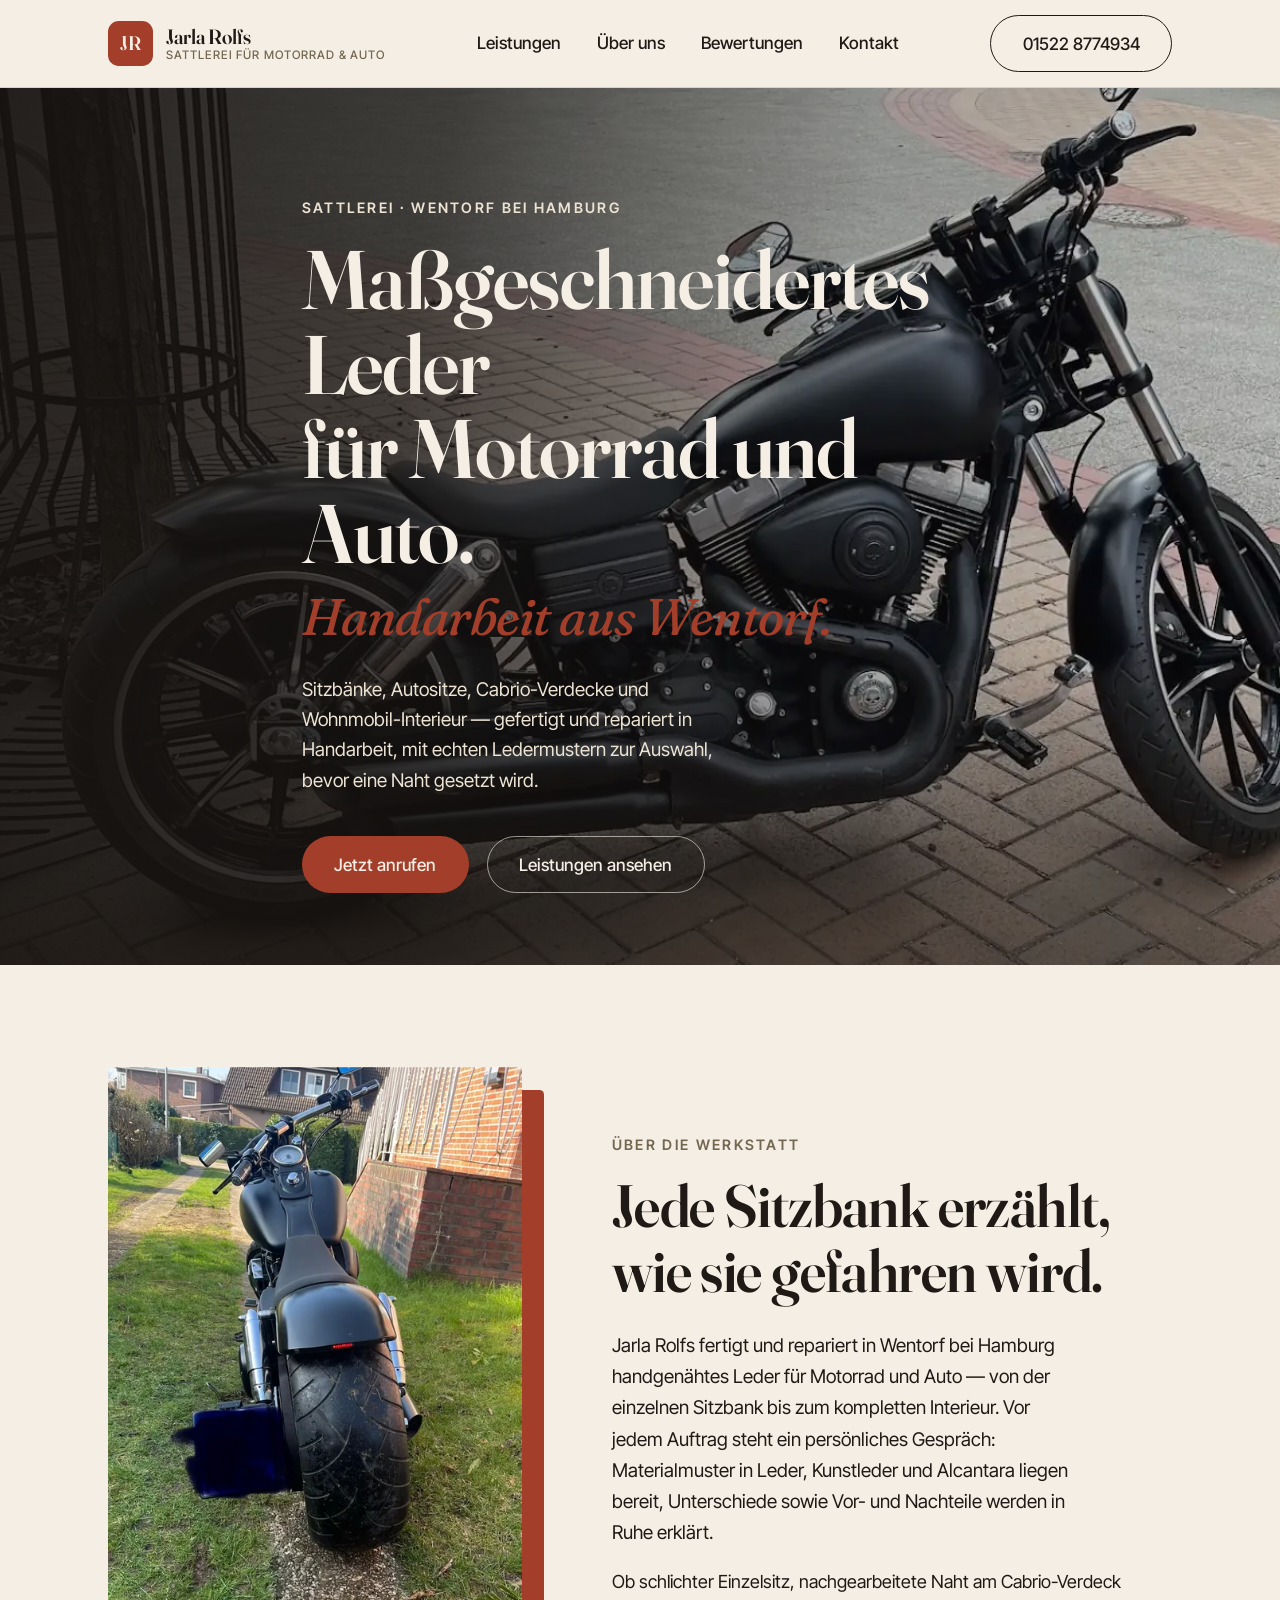
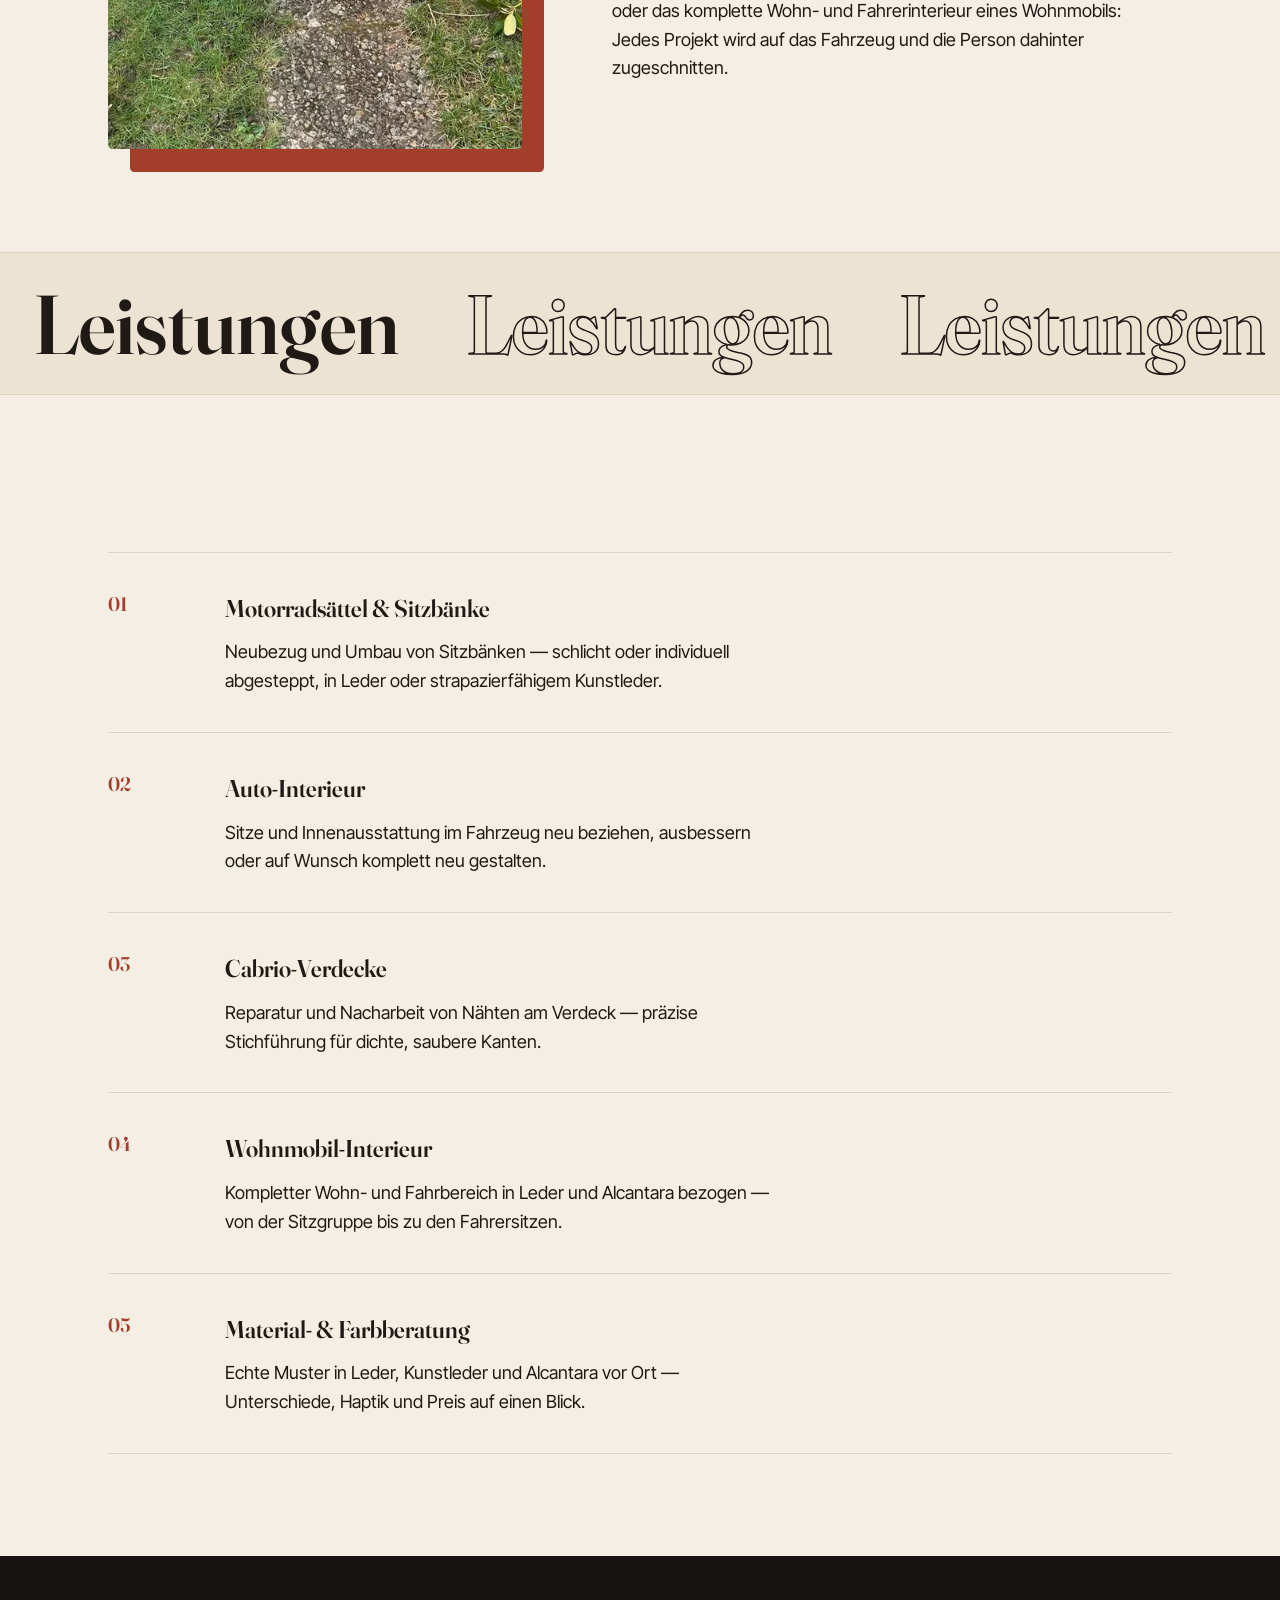
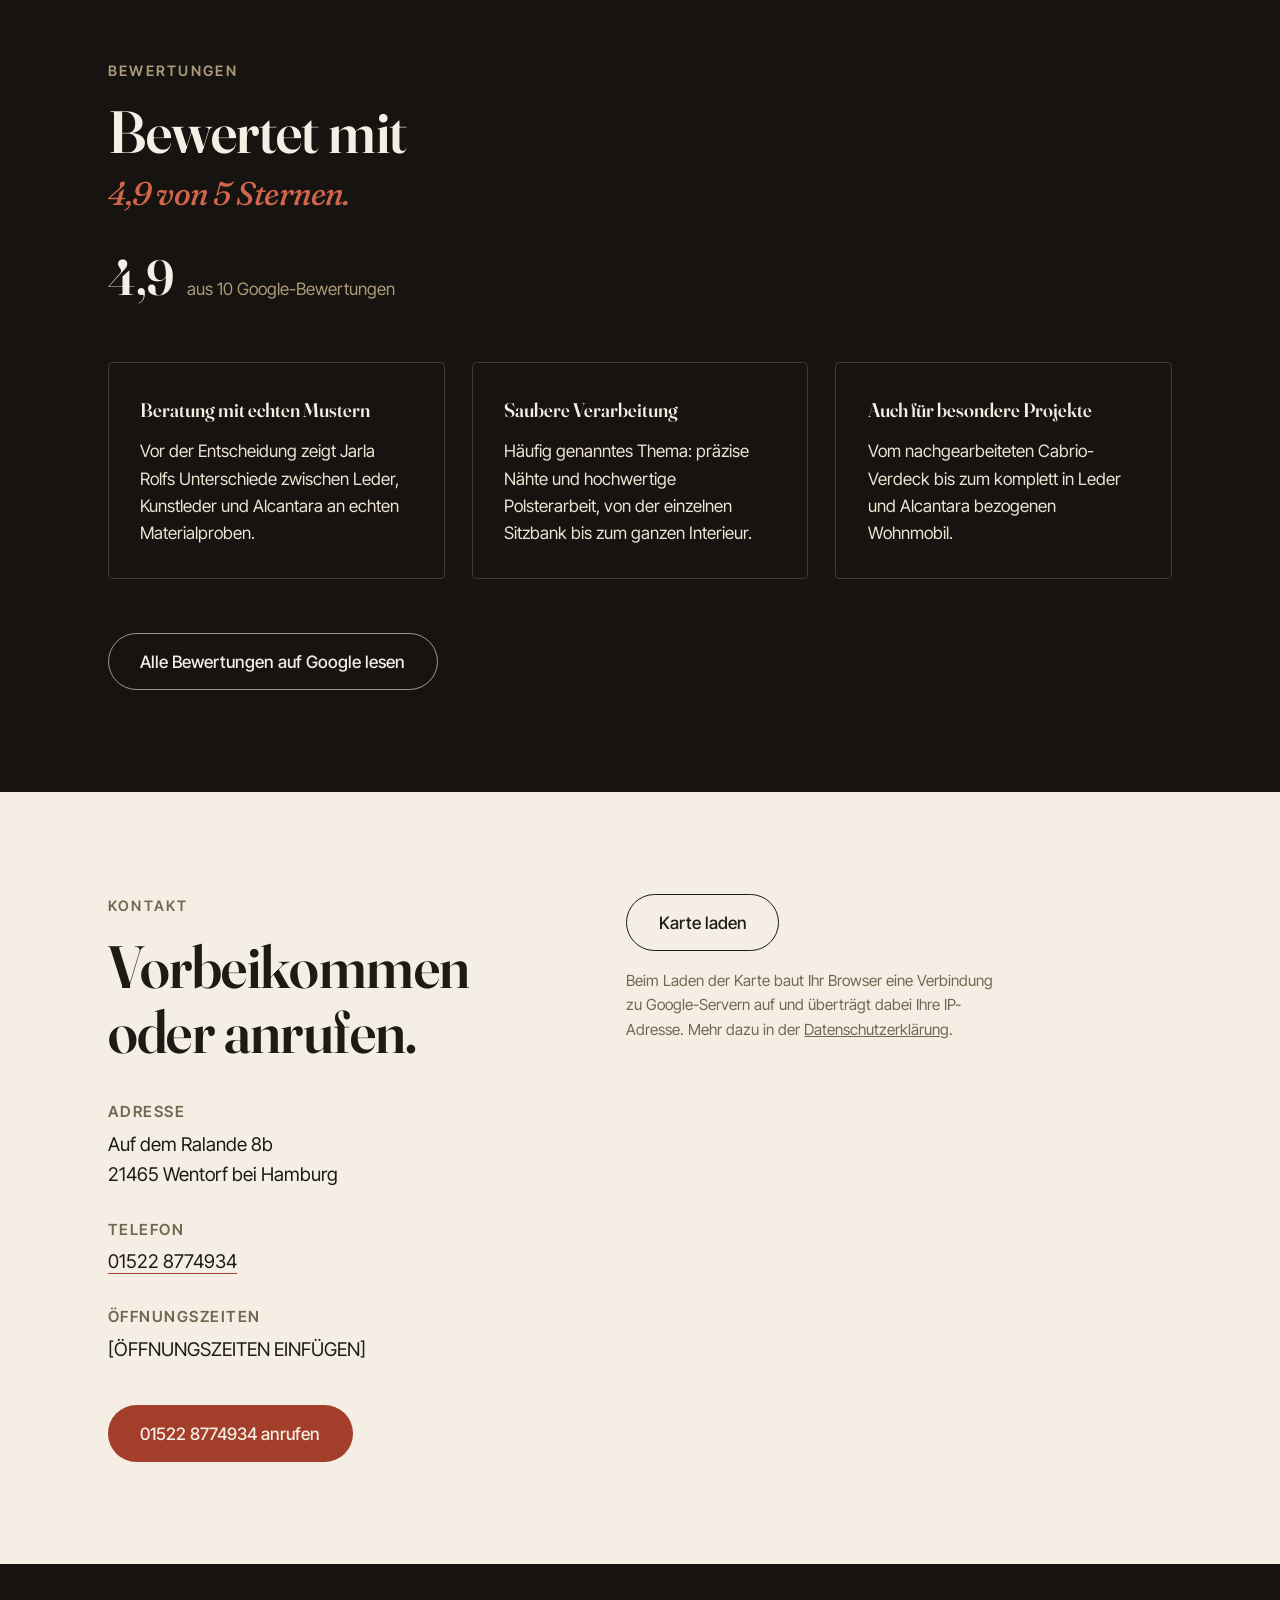
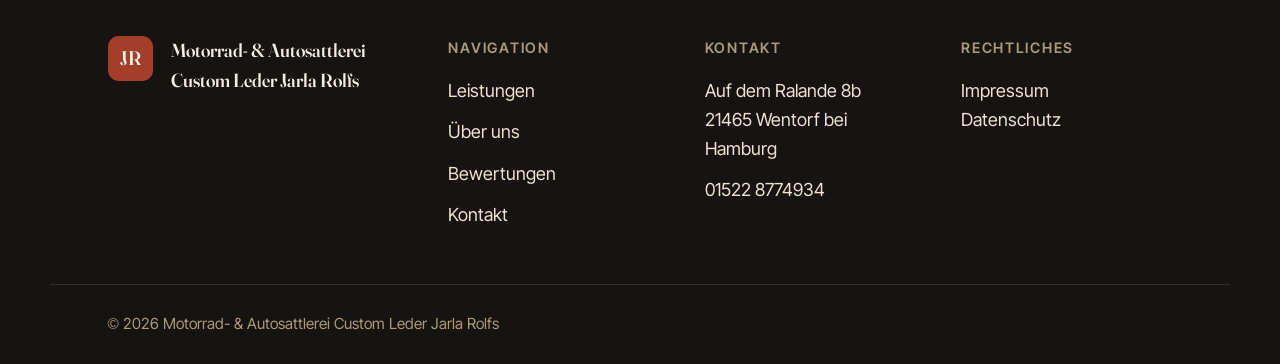
==== index.html @ fbc93535 "Add files via upload" ====
<!doctype html>
<html lang="de">
<head>
<meta charset="UTF-8">
<meta name="viewport" content="width=device-width, initial-scale=1">
<title>Motorrad- &amp; Autosattlerei Custom Leder Jarla Rolfs | Wentorf bei Hamburg</title>
<meta name="description" content="Sattlerei für Motorrad und Auto in Wentorf bei Hamburg: Sitzbänke, Autositze, Cabrio-Verdecke und Wohnmobil-Interieur in Handarbeit aus Leder und Alcantara.">

<link rel="icon" href="assets/images/favicon.svg" type="image/svg+xml">
<link rel="icon" href="assets/images/favicon-32.png" sizes="32x32" type="image/png">
<link rel="apple-touch-icon" href="assets/images/apple-touch-icon.png">

<link rel="preload" href="assets/fonts/Fraunces-Display-600.woff2" as="font" type="font/woff2" crossorigin>
<link rel="preload" href="assets/fonts/InterTight-400.woff2" as="font" type="font/woff2" crossorigin>
<link rel="preload" as="image" href="assets/images/hero-motorrad-1200.webp" imagesrcset="assets/images/hero-motorrad-640.webp 640w, assets/images/hero-motorrad-800.webp 800w, assets/images/hero-motorrad-1200.webp 1200w" imagesizes="100vw" fetchpriority="high">

<link rel="stylesheet" href="assets/css/styles.css">

<meta property="og:type" content="business.business">
<meta property="og:title" content="Motorrad- & Autosattlerei Custom Leder Jarla Rolfs">
<meta property="og:description" content="Individuelle Sattlerei für Motorrad und Auto in Wentorf bei Hamburg: Sitzbänke, Autositze, Cabrio-Verdecke und Wohnmobil-Interieur in Handarbeit.">
<meta property="og:locale" content="de_DE">

<script type="application/ld+json">
{
  "@context": "https://schema.org",
  "@type": "LocalBusiness",
  "name": "Motorrad- & Autosattlerei Custom Leder Jarla Rolfs",
  "telephone": "+49 1522 8774934",
  "address": {
    "@type": "PostalAddress",
    "streetAddress": "Auf dem Ralande 8b",
    "postalCode": "21465",
    "addressLocality": "Wentorf bei Hamburg",
    "addressCountry": "DE"
  },
  "geo": {
    "@type": "GeoCoordinates",
    "latitude": 53.4858188,
    "longitude": 10.2681016
  },
  "aggregateRating": {
    "@type": "AggregateRating",
    "ratingValue": "4.9",
    "reviewCount": "10"
  }
}
</script>
</head>
<body>

<a href="#main" class="visually-hidden">Zum Inhalt springen</a>

<header class="site-header">
  <div class="wrap header-inner">
    <a href="#top" class="logo" aria-label="Zur Startseite – Motorrad- &amp; Autosattlerei Custom Leder Jarla Rolfs">
      <span class="logo-mark" aria-hidden="true">JR</span>
      <span class="logo-word">Jarla Rolfs<small>Sattlerei für Motorrad &amp; Auto</small></span>
    </a>

    <nav class="main-nav" id="primary-nav-wrap" aria-label="Hauptnavigation">
      <ul id="primary-nav">
        <li><a href="#leistungen">Leistungen</a></li>
        <li><a href="#werkstatt">Über uns</a></li>
        <li><a href="#bewertungen">Bewertungen</a></li>
        <li><a href="#kontakt">Kontakt</a></li>
      </ul>
    </nav>

    <div class="header-actions">
      <a href="tel:+4915228774934" class="btn btn-outline">01522 8774934</a>
      <a href="tel:+4915228774934" class="btn btn-primary btn-call" aria-label="Anrufen: 01522 8774934">Anrufen</a>
      <button type="button" class="nav-toggle" aria-expanded="false" aria-controls="primary-nav-wrap" aria-label="Menü öffnen">
        <span></span><span></span><span></span>
      </button>
    </div>
  </div>
</header>

<main id="main">

  <section class="hero" id="top">
    <img
      class="hero-media"
      src="assets/images/hero-motorrad-1200.webp"
      srcset="assets/images/hero-motorrad-640.webp 640w, assets/images/hero-motorrad-800.webp 800w, assets/images/hero-motorrad-1200.webp 1200w"
      sizes="100vw"
      width="1200" height="969"
      alt="Schwarz umgebautes Custom-Motorrad mit handgefertigtem Ledersattel, Seitenansicht"
      fetchpriority="high"
      decoding="async">
    <div class="hero-scrim" aria-hidden="true"></div>

    <div class="wrap hero-inner">
      <p class="eyebrow eyebrow-light">Sattlerei · Wentorf bei Hamburg</p>
      <h1 class="display-xl">
        Maßgeschneidertes Leder<br>
        für Motorrad und Auto.
        <em>Handarbeit aus Wentorf.</em>
      </h1>
      <p class="hero-lead">Sitzbänke, Autositze, Cabrio-Verdecke und Wohnmobil-Interieur — gefertigt und repariert in Handarbeit, mit echten Ledermustern zur Auswahl, bevor eine Naht gesetzt wird.</p>
      <div class="hero-actions">
        <a href="tel:+4915228774934" class="btn btn-primary">Jetzt anrufen</a>
        <a href="#leistungen" class="btn btn-outline-light">Leistungen ansehen</a>
      </div>
    </div>
  </section>

  <section class="section about" id="werkstatt">
    <div class="wrap about-grid">
      <div class="about-media" data-reveal>
        <div class="media-card">
          <img
            src="assets/images/werkstatt-detail-520.webp"
            srcset="assets/images/werkstatt-detail-520.webp 520w, assets/images/werkstatt-detail-900.webp 900w"
            sizes="(min-width: 900px) 34vw, 78vw"
            width="520" height="856"
            alt="Heckansicht des Custom-Motorrads mit handgenähter Sitzbank und sauber abgesteppter Naht"
            loading="lazy"
            decoding="async">
        </div>
        <div class="media-card-backdrop" aria-hidden="true"></div>
      </div>

      <div class="about-content" data-reveal>
        <p class="eyebrow">Über die Werkstatt</p>
        <h2 class="display-lg">Jede Sitzbank erzählt, wie sie gefahren wird.</h2>
        <p class="lede">Jarla Rolfs fertigt und repariert in Wentorf bei Hamburg handgenähtes Leder für Motorrad und Auto — von der einzelnen Sitzbank bis zum kompletten Interieur. Vor jedem Auftrag steht ein persönliches Gespräch: Materialmuster in Leder, Kunstleder und Alcantara liegen bereit, Unterschiede sowie Vor- und Nachteile werden in Ruhe erklärt.</p>
        <p>Ob schlichter Einzelsitz, nachgearbeitete Naht am Cabrio-Verdeck oder das komplette Wohn- und Fahrerinterieur eines Wohnmobils: Jedes Projekt wird auf das Fahrzeug und die Person dahinter zugeschnitten.</p>
      </div>
    </div>
  </section>

  <div class="marquee-band">
    <h2 class="marquee" id="leistungen">
      <span>Leistungen</span>
      <span aria-hidden="true">Leistungen</span>
      <span aria-hidden="true">Leistungen</span>
      <span aria-hidden="true">Leistungen</span>
      <span aria-hidden="true">Leistungen</span>
      <span aria-hidden="true">Leistungen</span>
    </h2>
  </div>

  <section class="section services">
    <div class="wrap">
      <ol class="service-list">
        <li data-reveal>
          <span class="service-num" aria-hidden="true">01</span>
          <div>
            <h3>Motorradsättel &amp; Sitzbänke</h3>
            <p>Neubezug und Umbau von Sitzbänken — schlicht oder individuell abgesteppt, in Leder oder strapazierfähigem Kunstleder.</p>
          </div>
        </li>
        <li data-reveal>
          <span class="service-num" aria-hidden="true">02</span>
          <div>
            <h3>Auto-Interieur</h3>
            <p>Sitze und Innenausstattung im Fahrzeug neu beziehen, ausbessern oder auf Wunsch komplett neu gestalten.</p>
          </div>
        </li>
        <li data-reveal>
          <span class="service-num" aria-hidden="true">03</span>
          <div>
            <h3>Cabrio-Verdecke</h3>
            <p>Reparatur und Nacharbeit von Nähten am Verdeck — präzise Stichführung für dichte, saubere Kanten.</p>
          </div>
        </li>
        <li data-reveal>
          <span class="service-num" aria-hidden="true">04</span>
          <div>
            <h3>Wohnmobil-Interieur</h3>
            <p>Kompletter Wohn- und Fahrbereich in Leder und Alcantara bezogen — von der Sitzgruppe bis zu den Fahrersitzen.</p>
          </div>
        </li>
        <li data-reveal>
          <span class="service-num" aria-hidden="true">05</span>
          <div>
            <h3>Material- &amp; Farbberatung</h3>
            <p>Echte Muster in Leder, Kunstleder und Alcantara vor Ort — Unterschiede, Haptik und Preis auf einen Blick.</p>
          </div>
        </li>
      </ol>
    </div>
  </section>

  <section class="section reviews" id="bewertungen">
    <div class="wrap">
      <p class="eyebrow">Bewertungen</p>
      <h2 class="display-lg">Bewertet mit<em>4,9 von 5 Sternen.</em></h2>
      <p class="rating-line">
        <span class="rating-value">4,9</span>
        <span class="rating-source">aus 10 Google-Bewertungen</span>
      </p>

      <div class="review-grid">
        <div class="review-card" data-reveal>
          <p class="review-theme">Beratung mit echten Mustern</p>
          <p>Vor der Entscheidung zeigt Jarla Rolfs Unterschiede zwischen Leder, Kunstleder und Alcantara an echten Materialproben.</p>
        </div>
        <div class="review-card" data-reveal>
          <p class="review-theme">Saubere Verarbeitung</p>
          <p>Häufig genanntes Thema: präzise Nähte und hochwertige Polsterarbeit, von der einzelnen Sitzbank bis zum ganzen Interieur.</p>
        </div>
        <div class="review-card" data-reveal>
          <p class="review-theme">Auch für besondere Projekte</p>
          <p>Vom nachgearbeiteten Cabrio-Verdeck bis zum komplett in Leder und Alcantara bezogenen Wohnmobil.</p>
        </div>
      </div>

      <a href="https://www.google.com/maps/place/Motorrad-+%26+Autosattlerei+Custom+Leder+Jarla+Rolfs/@53.4858188,10.2681016,17z/data=!4m8!3m7!1s0x47b1f30704aae68b:0x4475551c983bd154!8m2!3d53.4858188!4d10.2681016!9m1!1b1!16s%2Fg%2F11ks45fbpd?entry=ttu&amp;g_ep=EgoyMDI2MDkyOC4wIKXMDSoASAFQAw%3D%3D" target="_blank" rel="noopener" class="btn btn-outline-light">Alle Bewertungen auf Google lesen</a>
    </div>
  </section>

  <section class="section contact" id="kontakt">
    <div class="wrap contact-grid">
      <div class="contact-info" data-reveal>
        <p class="eyebrow">Kontakt</p>
        <h2 class="display-lg">Vorbeikommen<br>oder anrufen.</h2>

        <dl>
          <div>
            <dt>Adresse</dt>
            <dd>Auf dem Ralande 8b<br>21465 Wentorf bei Hamburg</dd>
          </div>
          <div>
            <dt>Telefon</dt>
            <dd><a href="tel:+4915228774934">01522 8774934</a></dd>
          </div>
          <div>
            <dt>Öffnungszeiten</dt>
            <dd>[ÖFFNUNGSZEITEN EINFÜGEN]</dd>
          </div>
        </dl>

        <a href="tel:+4915228774934" class="btn btn-primary">01522 8774934 anrufen</a>
      </div>

      <div class="contact-map" data-reveal>
        <button type="button" id="map-load-btn" class="btn btn-outline">Karte laden</button>
        <p class="map-note">Beim Laden der Karte baut Ihr Browser eine Verbindung zu Google-Servern auf und überträgt dabei Ihre IP-Adresse. Mehr dazu in der <a href="datenschutz.html">Datenschutzerklärung</a>.</p>
        <div id="map-container"></div>
      </div>
    </div>
  </section>

</main>

<footer class="site-footer">
  <div class="wrap footer-grid">
    <div class="footer-brand">
      <span class="logo-mark" aria-hidden="true">JR</span>
      <p>Motorrad- &amp; Autosattlerei<br>Custom Leder Jarla Rolfs</p>
    </div>

    <nav aria-label="Footer-Navigation">
      <h3>Navigation</h3>
      <ul>
        <li><a href="#leistungen">Leistungen</a></li>
        <li><a href="#werkstatt">Über uns</a></li>
        <li><a href="#bewertungen">Bewertungen</a></li>
        <li><a href="#kontakt">Kontakt</a></li>
      </ul>
    </nav>

    <div class="footer-contact">
      <h3>Kontakt</h3>
      <p>
        Auf dem Ralande 8b<br>21465 Wentorf bei Hamburg<br>
        <a href="tel:+4915228774934">01522 8774934</a>
      </p>
    </div>

    <div class="footer-legal">
      <h3>Rechtliches</h3>
      <ul>
        <li><a href="impressum.html">Impressum</a></li>
        <li><a href="datenschutz.html">Datenschutz</a></li>
      </ul>
    </div>
  </div>

  <div class="wrap footer-bottom">
    <p>© 2026 Motorrad- &amp; Autosattlerei Custom Leder Jarla Rolfs</p>
  </div>
</footer>

<script src="assets/js/main.js" defer></script>
</body>
</html>
---- assets/css/styles.css ----
/* ==========================================================================
   Motorrad- & Autosattlerei Custom Leder Jarla Rolfs
   ========================================================================== */

@font-face {
  font-family: "Fraunces Display";
  src: url("../fonts/Fraunces-Display-600.woff2") format("woff2");
  font-weight: 600;
  font-style: normal;
  font-display: swap;
}

@font-face {
  font-family: "Fraunces Accent";
  src: url("../fonts/Fraunces-Italic-Accent-460.woff2") format("woff2");
  font-weight: 460;
  font-style: italic;
  font-display: swap;
}

@font-face {
  font-family: "Inter Tight";
  src: url("../fonts/InterTight-400.woff2") format("woff2");
  font-weight: 400;
  font-style: normal;
  font-display: swap;
}

@font-face {
  font-family: "Inter Tight";
  src: url("../fonts/InterTight-500.woff2") format("woff2");
  font-weight: 500;
  font-style: normal;
  font-display: swap;
}

@font-face {
  font-family: "Inter Tight";
  src: url("../fonts/InterTight-600.woff2") format("woff2");
  font-weight: 600;
  font-style: normal;
  font-display: swap;
}

/* ---- tokens -------------------------------------------------------- */
:root {
  --ink: #201a16;
  --paper: #f4eee4;
  --paper-dim: #ece3d3;
  --coal: #171310;
  --accent: #a23e2a;
  --accent-dark: #7c2e1e;
  --accent-bright: #d1654b;
  --tan: #746750;
  --tan-light: #ac9a78;
  --line: #ded3c2;

  --font-display: "Fraunces Display", Georgia, "Times New Roman", serif;
  --font-accent: "Fraunces Accent", Georgia, "Times New Roman", serif;
  --font-body: "Inter Tight", -apple-system, BlinkMacSystemFont, "Segoe UI", sans-serif;

  --wrap: 1180px;
  --page-pad: clamp(1.25rem, 4.5vw, 4rem);

  --ease: cubic-bezier(0.22, 0.61, 0.36, 1);
}

/* ---- reset ----------------------------------------------------------- */
*,
*::before,
*::after {
  box-sizing: border-box;
}

html {
  font-size: clamp(16px, 15px + 0.25vw, 18px);
  -webkit-text-size-adjust: 100%;
  scroll-behavior: smooth;
}

@media (prefers-reduced-motion: reduce) {
  html {
    scroll-behavior: auto;
  }
  *,
  *::before,
  *::after {
    animation-duration: 0.01ms !important;
    animation-iteration-count: 1 !important;
    transition-duration: 0.01ms !important;
    scroll-behavior: auto !important;
  }
}

body {
  margin: 0;
  background: var(--paper);
  color: var(--ink);
  font-family: var(--font-body);
  font-weight: 400;
  line-height: 1.6;
  -webkit-font-smoothing: antialiased;
  text-rendering: optimizeLegibility;
}

img {
  max-width: 100%;
  display: block;
}

[hidden] {
  display: none !important;
}

a {
  color: inherit;
}

ul,
ol {
  list-style: none;
  margin: 0;
  padding: 0;
}

h1,
h2,
h3,
p,
dl,
dd {
  margin: 0;
}

button {
  font: inherit;
  color: inherit;
  background: none;
  border: none;
  cursor: pointer;
}

:focus-visible {
  outline: 3px solid var(--accent);
  outline-offset: 3px;
}

.wrap {
  max-width: var(--wrap);
  margin-inline: auto;
  padding-inline: var(--page-pad);
}

.visually-hidden {
  position: absolute;
  width: 1px;
  height: 1px;
  padding: 0;
  margin: -1px;
  overflow: hidden;
  clip: rect(0, 0, 0, 0);
  white-space: nowrap;
  border: 0;
}

/* ---- type -------------------------------------------------------- */
.eyebrow {
  font-family: var(--font-body);
  font-weight: 600;
  font-size: 0.8rem;
  letter-spacing: 0.16em;
  text-transform: uppercase;
  color: var(--tan);
  margin: 0 0 1rem;
}

.eyebrow-light {
  color: var(--paper-dim);
}

.display-xl {
  font-family: var(--font-display);
  font-weight: 600;
  font-size: clamp(2.6rem, 2.05rem + 3.6vw, 5.1rem);
  line-height: 1.02;
  letter-spacing: -0.01em;
  margin: 0;
  color: var(--paper);
}

.display-lg {
  font-family: var(--font-display);
  font-weight: 600;
  font-size: clamp(2.1rem, 1.75rem + 2.2vw, 3.4rem);
  line-height: 1.08;
  letter-spacing: -0.01em;
  margin: 0 0 1.5rem;
  color: var(--ink);
}

.display-xl em,
.display-lg em {
  font-family: var(--font-accent);
  font-style: italic;
  font-weight: 460;
  color: var(--accent);
}

.display-xl em {
  display: block;
  font-size: 0.62em;
  margin-top: 0.3em;
}

.lede {
  font-size: 1.05rem;
  line-height: 1.65;
  color: var(--ink);
  max-width: 42ch;
}

/* ---- buttons -------------------------------------------------------- */
.btn {
  display: inline-flex;
  align-items: center;
  justify-content: center;
  gap: 0.5em;
  min-height: 3rem;
  padding: 0.75rem 1.75rem;
  border-radius: 999px;
  font-family: var(--font-body);
  font-weight: 500;
  font-size: 0.95rem;
  text-decoration: none;
  border: 1.5px solid transparent;
  transition: background-color 0.2s var(--ease), color 0.2s var(--ease), border-color 0.2s var(--ease), transform 0.2s var(--ease);
  white-space: nowrap;
}

.btn:hover {
  transform: translateY(-1px);
}

.btn-primary {
  background: var(--accent);
  color: var(--paper);
}

.btn-primary:hover {
  background: var(--accent-dark);
}

.btn-outline {
  border-color: var(--ink);
  color: var(--ink);
}

.btn-outline:hover {
  background: var(--ink);
  color: var(--paper);
}

.btn-outline-light {
  border-color: rgba(244, 238, 228, 0.6);
  color: var(--paper);
}

.btn-outline-light:hover {
  background: var(--paper);
  color: var(--ink);
  border-color: var(--paper);
}

.btn-call {
  display: none;
}

/* ==========================================================================
   Header
   ========================================================================== */
.site-header {
  position: sticky;
  top: 0;
  z-index: 40;
  background: var(--paper);
  border-bottom: 1px solid var(--line);
}

.header-inner {
  display: flex;
  align-items: center;
  justify-content: space-between;
  gap: 1rem;
  padding-block: 0.85rem;
}

.logo {
  display: flex;
  align-items: center;
  gap: 0.75rem;
  text-decoration: none;
  color: var(--ink);
}

.logo-mark {
  display: flex;
  align-items: center;
  justify-content: center;
  width: 2.5rem;
  height: 2.5rem;
  flex-shrink: 0;
  border-radius: 0.6rem;
  background: var(--accent);
  color: var(--paper);
  font-family: var(--font-display);
  font-weight: 600;
  font-size: 1.1rem;
}

.logo-word {
  display: flex;
  flex-direction: column;
  line-height: 1.15;
  font-family: var(--font-display);
  font-weight: 600;
  font-size: 1.15rem;
}

.logo-word small {
  font-family: var(--font-body);
  font-weight: 500;
  font-size: 0.65rem;
  letter-spacing: 0.08em;
  text-transform: uppercase;
  color: var(--tan);
}

.main-nav ul {
  display: flex;
  align-items: center;
  gap: 2rem;
}

.main-nav a {
  text-decoration: none;
  font-weight: 500;
  font-size: 0.95rem;
  position: relative;
}

.main-nav a::after {
  content: "";
  position: absolute;
  left: 0;
  right: 0;
  bottom: -0.3rem;
  height: 2px;
  background: var(--accent);
  transform: scaleX(0);
  transform-origin: left;
  transition: transform 0.25s var(--ease);
}

.main-nav a:hover::after,
.main-nav a:focus-visible::after {
  transform: scaleX(1);
}

.nav-toggle {
  display: none;
  flex-direction: column;
  justify-content: center;
  gap: 5px;
  width: 44px;
  height: 44px;
  padding: 0;
}

.nav-toggle span {
  display: block;
  width: 22px;
  height: 2px;
  background: var(--ink);
  transition: transform 0.25s var(--ease), opacity 0.25s var(--ease);
}

.header-actions {
  display: flex;
  align-items: center;
  gap: 1rem;
}

@media (max-width: 899px) {
  .main-nav {
    position: fixed;
    inset: 0;
    top: 68px;
    background: var(--paper);
    padding: 2rem var(--page-pad);
    transform: translateY(-110%);
    transition: transform 0.3s var(--ease);
    overflow-y: auto;
  }

  .main-nav.is-open {
    transform: translateY(0);
  }

  .main-nav ul {
    flex-direction: column;
    align-items: flex-start;
    gap: 1.5rem;
  }

  .main-nav a {
    font-size: 1.4rem;
    font-family: var(--font-display);
    font-weight: 600;
  }

  .nav-toggle {
    display: flex;
  }

  .nav-toggle[aria-expanded="true"] span:nth-child(1) {
    transform: translateY(7px) rotate(45deg);
  }

  .nav-toggle[aria-expanded="true"] span:nth-child(2) {
    opacity: 0;
  }

  .nav-toggle[aria-expanded="true"] span:nth-child(3) {
    transform: translateY(-7px) rotate(-45deg);
  }

  .header-actions .btn-outline {
    display: none;
  }

  .btn-call {
    display: inline-flex;
    min-height: 44px;
    padding: 0 1.1rem;
  }
}

/* ==========================================================================
   Hero
   ========================================================================== */
.hero {
  position: relative;
  overflow: hidden;
  min-height: 92vh;
  display: flex;
  align-items: flex-end;
}

.hero-media {
  position: absolute;
  inset: 0;
  width: 100%;
  height: 100%;
  object-fit: cover;
  object-position: 62% 50%;
}

.hero-scrim {
  position: absolute;
  inset: 0;
  background: linear-gradient(
    100deg,
    rgba(23, 19, 16, 0.94) 0%,
    rgba(23, 19, 16, 0.78) 32%,
    rgba(23, 19, 16, 0.35) 62%,
    rgba(23, 19, 16, 0.15) 100%
  ),
    linear-gradient(0deg, rgba(23, 19, 16, 0.55) 0%, rgba(23, 19, 16, 0) 38%);
}

.hero-inner {
  position: relative;
  padding-block: 6rem 4rem;
  max-width: 44rem;
}

.hero-lead {
  color: var(--paper-dim);
  font-size: 1.05rem;
  max-width: 38ch;
  margin: 1.75rem 0 2.25rem;
}

.hero-actions {
  display: flex;
  flex-wrap: wrap;
  gap: 1rem;
}

@media (max-width: 599px) {
  .hero {
    min-height: 100vh;
  }
  .hero-inner {
    padding-block: 5rem 3rem;
  }
}

/* ==========================================================================
   Sections (generic)
   ========================================================================== */
.section {
  padding-block: clamp(4rem, 8vw, 7rem);
}

/* ---- about / layered media ------------------------------------------ */
.about-grid {
  display: grid;
  grid-template-columns: 1fr;
  gap: 3.5rem;
}

.about-media {
  position: relative;
  max-width: 24rem;
}

.media-card {
  position: relative;
  z-index: 2;
  overflow: hidden;
  border-radius: 0.25rem;
}

.media-card img {
  width: 100%;
  height: auto;
}

.media-card-backdrop {
  position: absolute;
  z-index: 1;
  top: 1.25rem;
  left: 1.25rem;
  right: -1.25rem;
  bottom: -1.25rem;
  background: var(--accent);
  border-radius: 0.25rem;
}

.about-content p + p {
  margin-top: 1.1rem;
  color: var(--ink);
  max-width: 54ch;
}

@media (min-width: 900px) {
  .about-grid {
    grid-template-columns: minmax(0, 0.85fr) minmax(0, 1.15fr);
    align-items: center;
    gap: 5rem;
  }
}

/* ---- marquee ---------------------------------------------------------- */
.marquee-band {
  overflow: hidden;
  border-block: 1px solid var(--line);
  background: var(--paper-dim);
}

.marquee {
  display: flex;
  white-space: nowrap;
  font-family: var(--font-display);
  font-weight: 600;
  font-size: clamp(3rem, 3vw + 2.5rem, 6.5rem);
  line-height: 1;
  padding-block: 0.35em;
  color: transparent;
  -webkit-text-stroke: 1.5px var(--ink);
  animation: marquee-scroll 28s linear infinite;
  width: max-content;
}

.marquee span {
  padding-inline: 0.4em;
}

.marquee span:first-child {
  color: var(--ink);
  -webkit-text-stroke: 0;
}

@keyframes marquee-scroll {
  from {
    transform: translateX(0);
  }
  to {
    transform: translateX(-50%);
  }
}

@media (prefers-reduced-motion: reduce) {
  .marquee {
    animation: none;
  }
}

/* ---- services ---------------------------------------------------------- */
.service-list {
  display: grid;
  gap: 0;
  margin-top: 3rem;
  border-top: 1px solid var(--line);
}

.service-list li {
  display: grid;
  grid-template-columns: 3.5rem 1fr;
  gap: 1.5rem;
  padding-block: 2rem;
  border-bottom: 1px solid var(--line);
}

.service-num {
  font-family: var(--font-display);
  font-weight: 600;
  font-size: 1.1rem;
  color: var(--accent);
}

.service-list h3 {
  font-family: var(--font-display);
  font-weight: 600;
  font-size: 1.35rem;
  margin: 0 0 0.6rem;
}

.service-list p {
  max-width: 56ch;
  color: var(--ink);
}

@media (min-width: 700px) {
  .service-list li {
    grid-template-columns: 5rem 1fr;
  }
}

/* ---- reviews ------------------------------------------------------ */
.reviews {
  background: var(--coal);
  color: var(--paper);
}

.reviews .eyebrow {
  color: var(--tan-light);
}

.reviews .display-lg {
  color: var(--paper);
}

.reviews .display-lg em {
  font-size: 0.55em;
  display: block;
  margin-top: 0.35em;
  color: var(--accent-bright);
}

.rating-line {
  display: flex;
  align-items: baseline;
  gap: 0.75rem;
  margin-bottom: 2.5rem;
  flex-wrap: wrap;
}

.rating-value {
  font-family: var(--font-display);
  font-weight: 600;
  font-size: 2.75rem;
  color: var(--paper);
}

.rating-source {
  color: var(--tan-light);
  font-size: 0.95rem;
}

.review-grid {
  display: grid;
  gap: 1.5rem;
  margin-bottom: 3rem;
}

.review-card {
  padding: 1.75rem;
  border: 1px solid rgba(244, 238, 228, 0.18);
  border-radius: 0.25rem;
}

.review-theme {
  font-family: var(--font-display);
  font-weight: 600;
  font-size: 1.1rem;
  margin-bottom: 0.6rem;
  color: var(--paper);
}

.review-card p:last-child {
  color: var(--paper-dim);
  font-size: 0.95rem;
}

@media (min-width: 700px) {
  .review-grid {
    grid-template-columns: repeat(3, 1fr);
  }
}

/* ---- contact -------------------------------------------------------- */
.contact-grid {
  display: grid;
  gap: 3rem;
}

.contact-info dl {
  margin-top: 2rem;
  display: grid;
  gap: 1.5rem;
}

.contact-info dt {
  font-weight: 600;
  font-size: 0.85rem;
  text-transform: uppercase;
  letter-spacing: 0.1em;
  color: var(--tan);
  margin-bottom: 0.3rem;
}

.contact-info dd {
  font-size: 1.05rem;
}

.contact-info dd a {
  text-decoration: none;
  border-bottom: 1.5px solid var(--accent);
}

.contact-info .btn {
  margin-top: 2.25rem;
}

.contact-map {
  display: flex;
  flex-direction: column;
  gap: 1rem;
  align-items: flex-start;
}

.map-note {
  font-size: 0.85rem;
  color: var(--tan);
  max-width: 42ch;
}

.map-note a {
  color: var(--tan);
}

#map-container {
  width: 100%;
}

#map-container iframe {
  width: 100%;
  aspect-ratio: 16 / 10;
  border-radius: 0.25rem;
  border: 1px solid var(--line);
}

@media (min-width: 900px) {
  .contact-grid {
    grid-template-columns: minmax(0, 0.9fr) minmax(0, 1.1fr);
    gap: 4rem;
  }
}

/* ==========================================================================
   Footer
   ========================================================================== */
.site-footer {
  background: var(--coal);
  color: var(--paper-dim);
}

.footer-grid {
  display: grid;
  gap: 2.5rem;
  padding-block: 4rem 3rem;
}

.footer-brand {
  display: flex;
  align-items: flex-start;
  gap: 1rem;
}

.footer-brand p {
  font-family: var(--font-display);
  font-weight: 600;
  font-size: 1.05rem;
  color: var(--paper);
}

.site-footer h3 {
  font-size: 0.8rem;
  text-transform: uppercase;
  letter-spacing: 0.12em;
  color: var(--tan-light);
  margin-bottom: 1rem;
  font-weight: 600;
}

.site-footer nav ul,
.footer-contact p {
  display: grid;
  gap: 0.7rem;
}

.site-footer a {
  text-decoration: none;
}

.site-footer nav a:hover,
.footer-legal a:hover {
  color: var(--paper);
}

.footer-bottom {
  border-top: 1px solid rgba(244, 238, 228, 0.12);
  padding-block: 1.5rem;
  font-size: 0.85rem;
  color: var(--tan-light);
}

@media (min-width: 700px) {
  .footer-grid {
    grid-template-columns: 1.4fr 1fr 1fr 1fr;
  }
}

/* ==========================================================================
   Legal pages
   ========================================================================== */
.legal-page {
  padding-block: clamp(3rem, 6vw, 5rem);
}

.legal-page .wrap {
  max-width: 48rem;
}

.legal-page h1 {
  font-family: var(--font-display);
  font-weight: 600;
  font-size: clamp(2rem, 1.6rem + 2vw, 2.9rem);
  margin-bottom: 2rem;
}

.legal-page h2 {
  font-family: var(--font-display);
  font-weight: 600;
  font-size: 1.4rem;
  margin: 2.25rem 0 0.75rem;
}

.legal-page p,
.legal-page li {
  color: var(--ink);
  margin-bottom: 0.9rem;
}

.legal-page ul {
  list-style: disc;
  padding-left: 1.4rem;
}

.legal-page a {
  color: var(--accent);
}

/* ==========================================================================
   Scroll reveal
   ========================================================================== */
[data-reveal] {
  opacity: 0;
  transform: translateY(16px);
  transition: opacity 0.7s var(--ease), transform 0.7s var(--ease);
}

[data-reveal].is-visible {
  opacity: 1;
  transform: translateY(0);
}

@media (prefers-reduced-motion: reduce) {
  [data-reveal] {
    opacity: 1;
    transform: none;
    transition: none;
  }
}
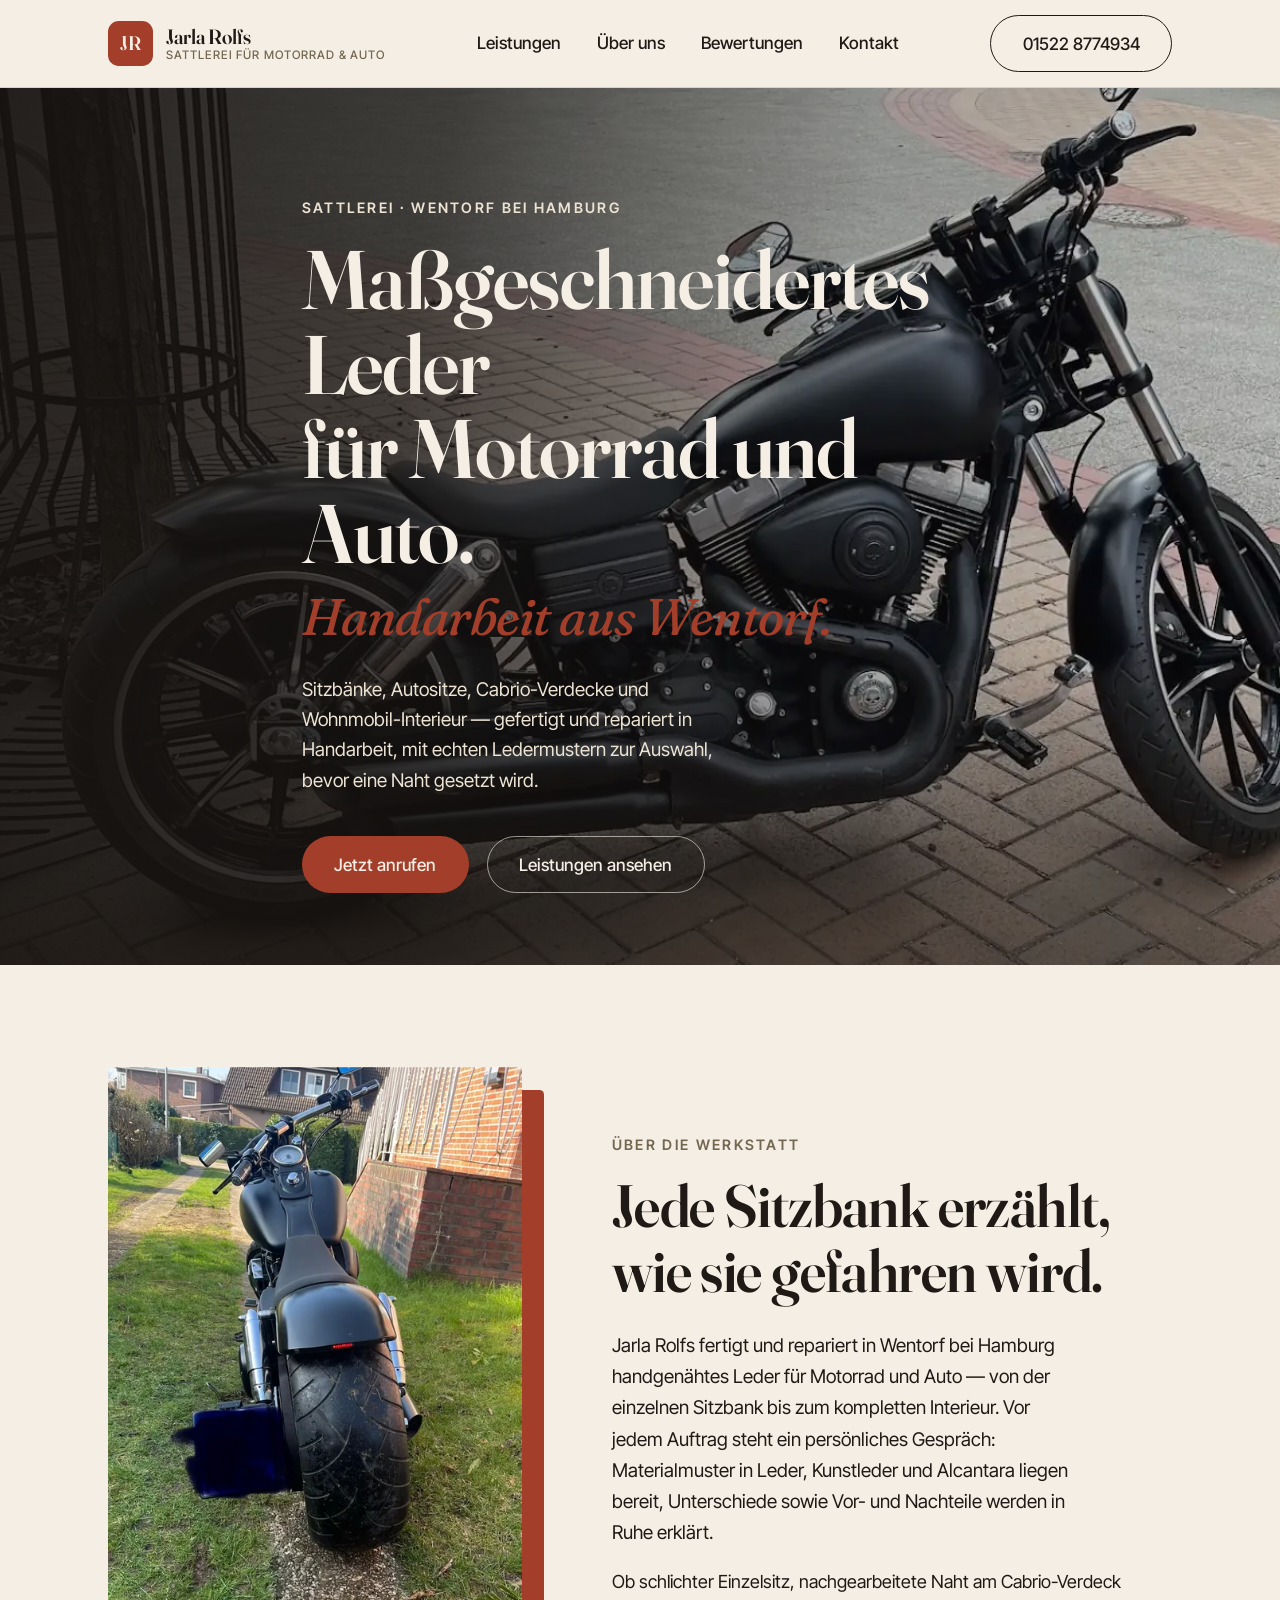
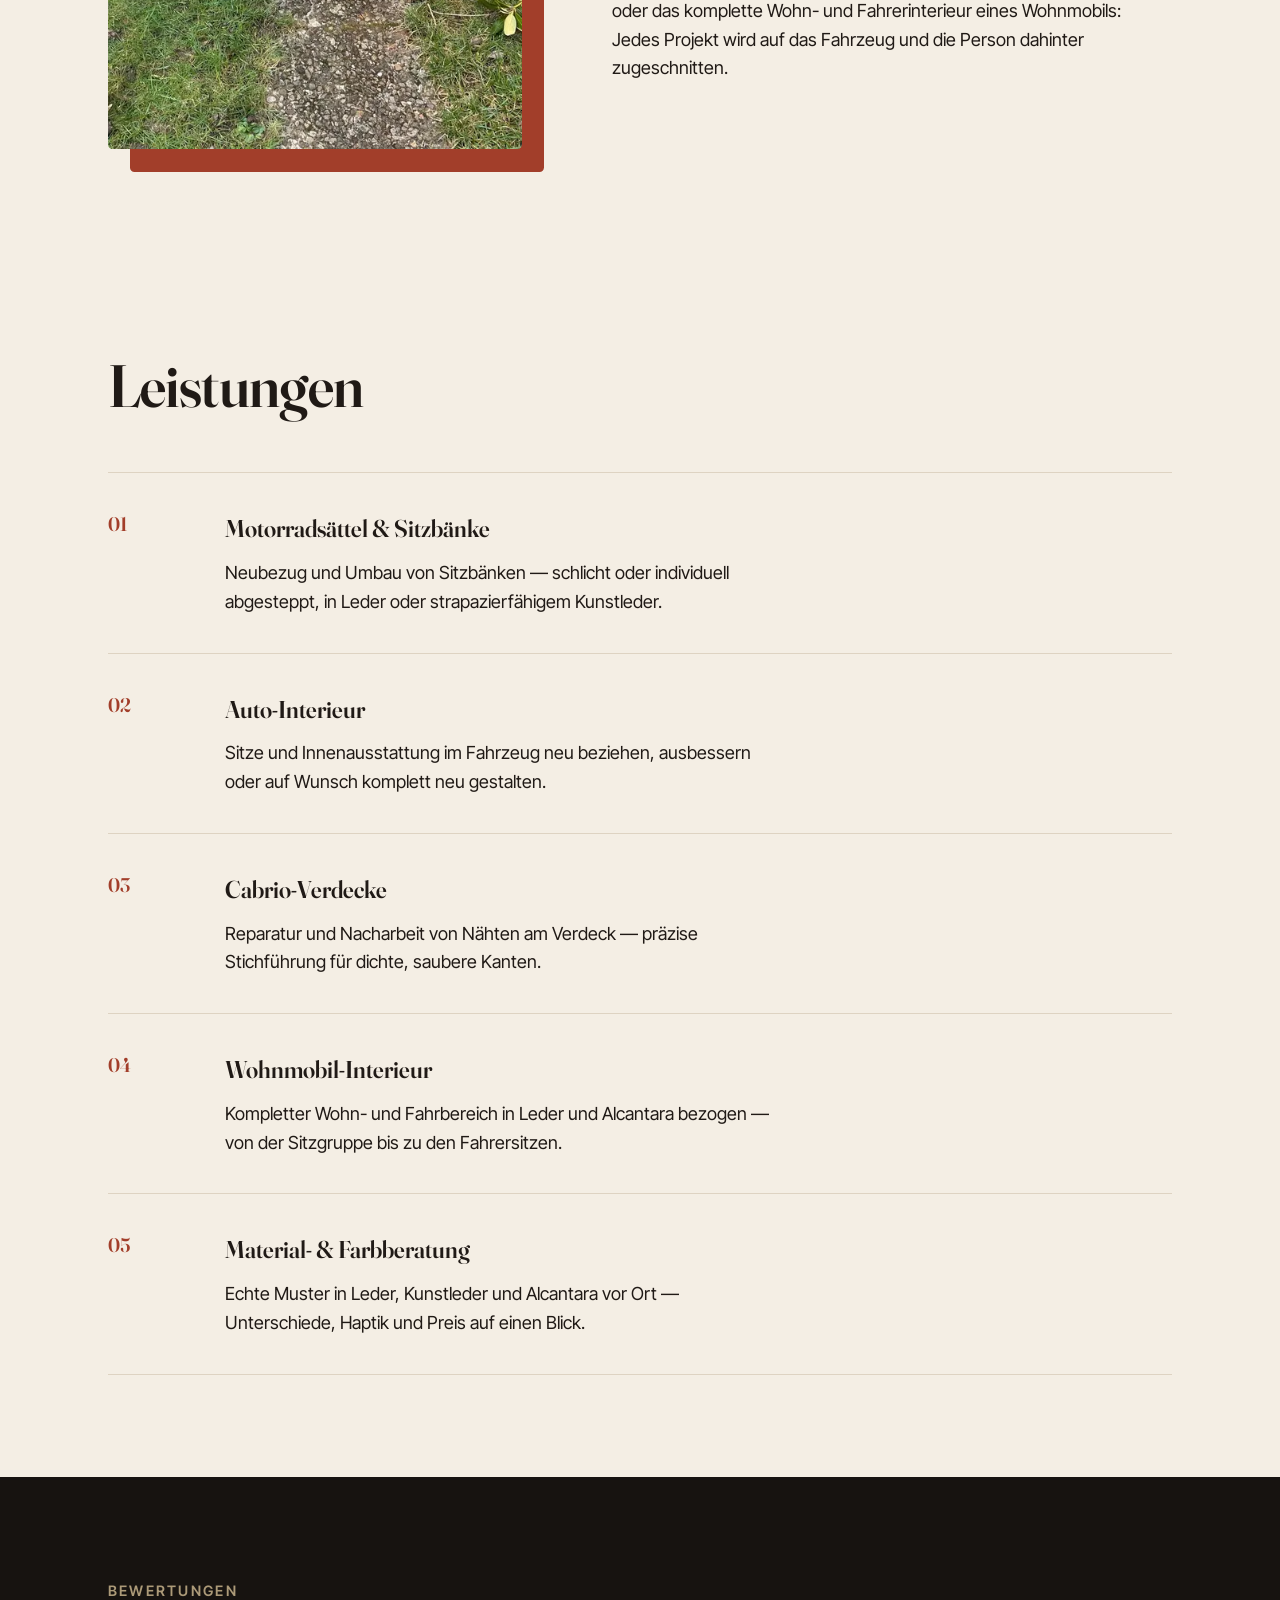
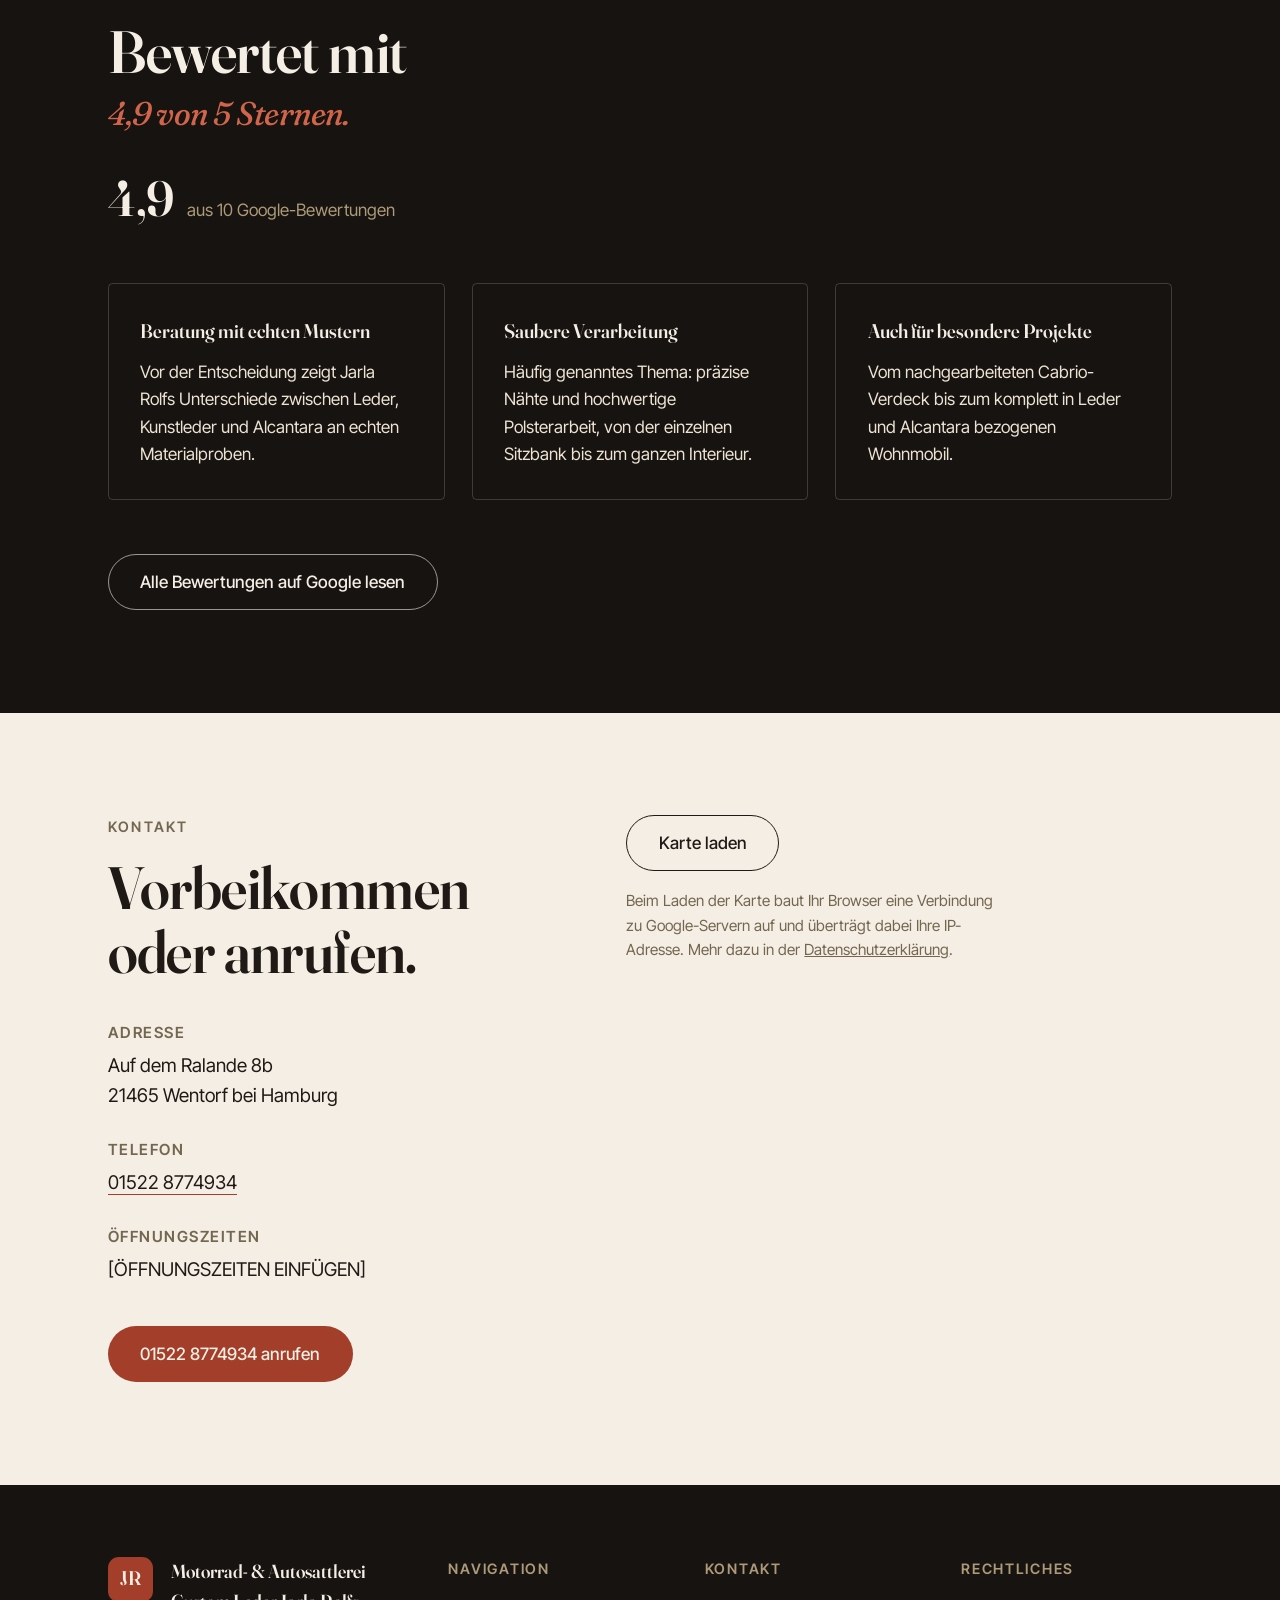
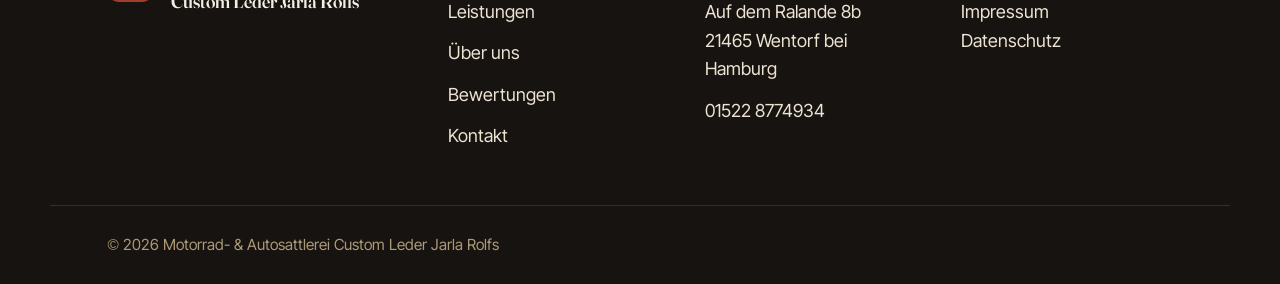
==== commit e818fdb3: "Add files via upload" ====
--- a/index.html
+++ b/index.html
@@ -131,19 +131,9 @@
     </div>
   </section>
 
-  <div class="marquee-band">
-    <h2 class="marquee" id="leistungen">
-      <span>Leistungen</span>
-      <span aria-hidden="true">Leistungen</span>
-      <span aria-hidden="true">Leistungen</span>
-      <span aria-hidden="true">Leistungen</span>
-      <span aria-hidden="true">Leistungen</span>
-      <span aria-hidden="true">Leistungen</span>
-    </h2>
-  </div>
-
   <section class="section services">
     <div class="wrap">
+      <h2 class="display-lg" id="leistungen">Leistungen</h2>
       <ol class="service-list">
         <li data-reveal>
           <span class="service-num" aria-hidden="true">01</span>
--- a/assets/css/styles.css
+++ b/assets/css/styles.css
@@ -562,51 +562,6 @@
   }
 }
 
-/* ---- marquee ---------------------------------------------------------- */
-.marquee-band {
-  overflow: hidden;
-  border-block: 1px solid var(--line);
-  background: var(--paper-dim);
-}
-
-.marquee {
-  display: flex;
-  white-space: nowrap;
-  font-family: var(--font-display);
-  font-weight: 600;
-  font-size: clamp(3rem, 3vw + 2.5rem, 6.5rem);
-  line-height: 1;
-  padding-block: 0.35em;
-  color: transparent;
-  -webkit-text-stroke: 1.5px var(--ink);
-  animation: marquee-scroll 28s linear infinite;
-  width: max-content;
-}
-
-.marquee span {
-  padding-inline: 0.4em;
-}
-
-.marquee span:first-child {
-  color: var(--ink);
-  -webkit-text-stroke: 0;
-}
-
-@keyframes marquee-scroll {
-  from {
-    transform: translateX(0);
-  }
-  to {
-    transform: translateX(-50%);
-  }
-}
-
-@media (prefers-reduced-motion: reduce) {
-  .marquee {
-    animation: none;
-  }
-}
-
 /* ---- services ---------------------------------------------------------- */
 .service-list {
   display: grid;
@@ -861,7 +816,7 @@
 }
 
 .legal-page .wrap {
-  max-width: 48rem;
+  max-width: 70ch;
 }
 
 .legal-page h1 {
@@ -869,6 +824,7 @@
   font-weight: 600;
   font-size: clamp(2rem, 1.6rem + 2vw, 2.9rem);
   margin-bottom: 2rem;
+  max-width: 100%;
 }
 
 .legal-page h2 {
@@ -876,11 +832,19 @@
   font-weight: 600;
   font-size: 1.4rem;
   margin: 2.25rem 0 0.75rem;
+}
+
+.legal-page h3 {
+  font-family: var(--font-display);
+  font-weight: 600;
+  font-size: 1.15rem;
+  margin: 1.75rem 0 0.6rem;
 }
 
 .legal-page p,
 .legal-page li {
   color: var(--ink);
+  line-height: 1.7;
   margin-bottom: 0.9rem;
 }
 
